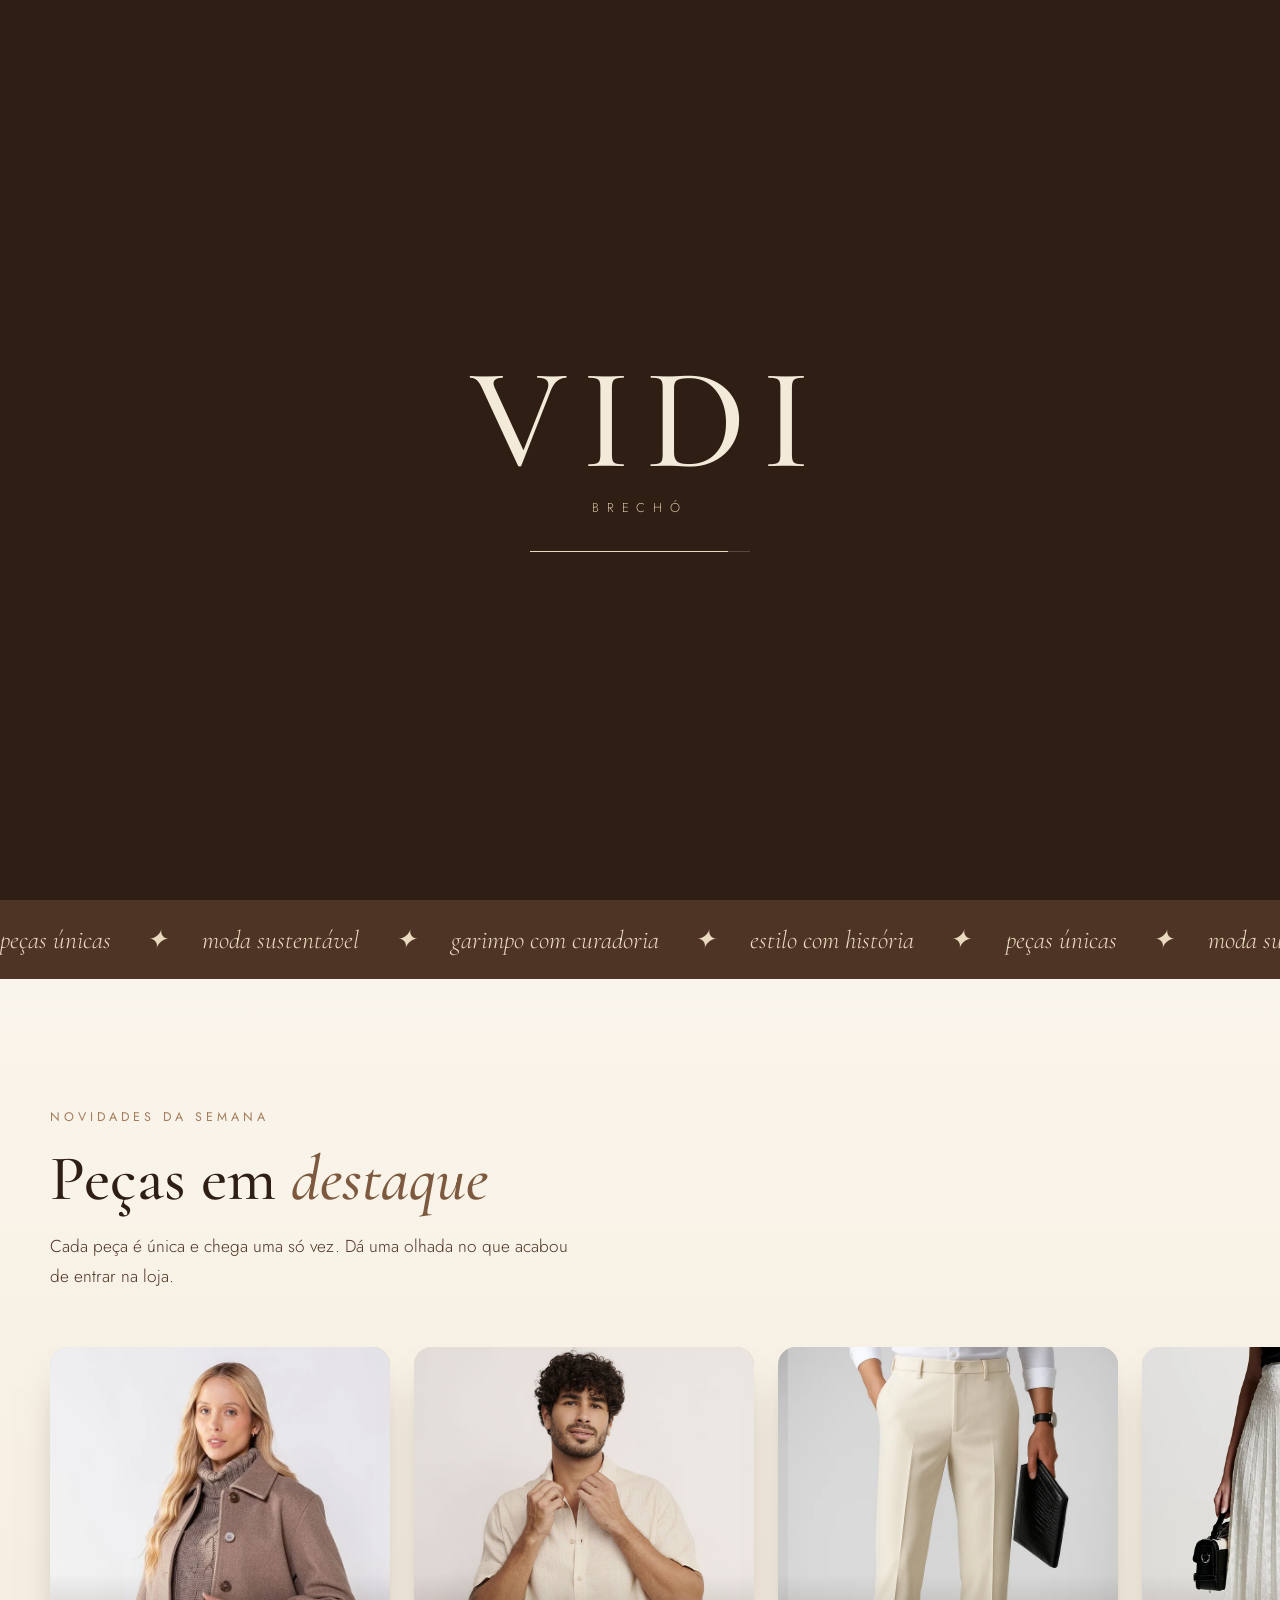
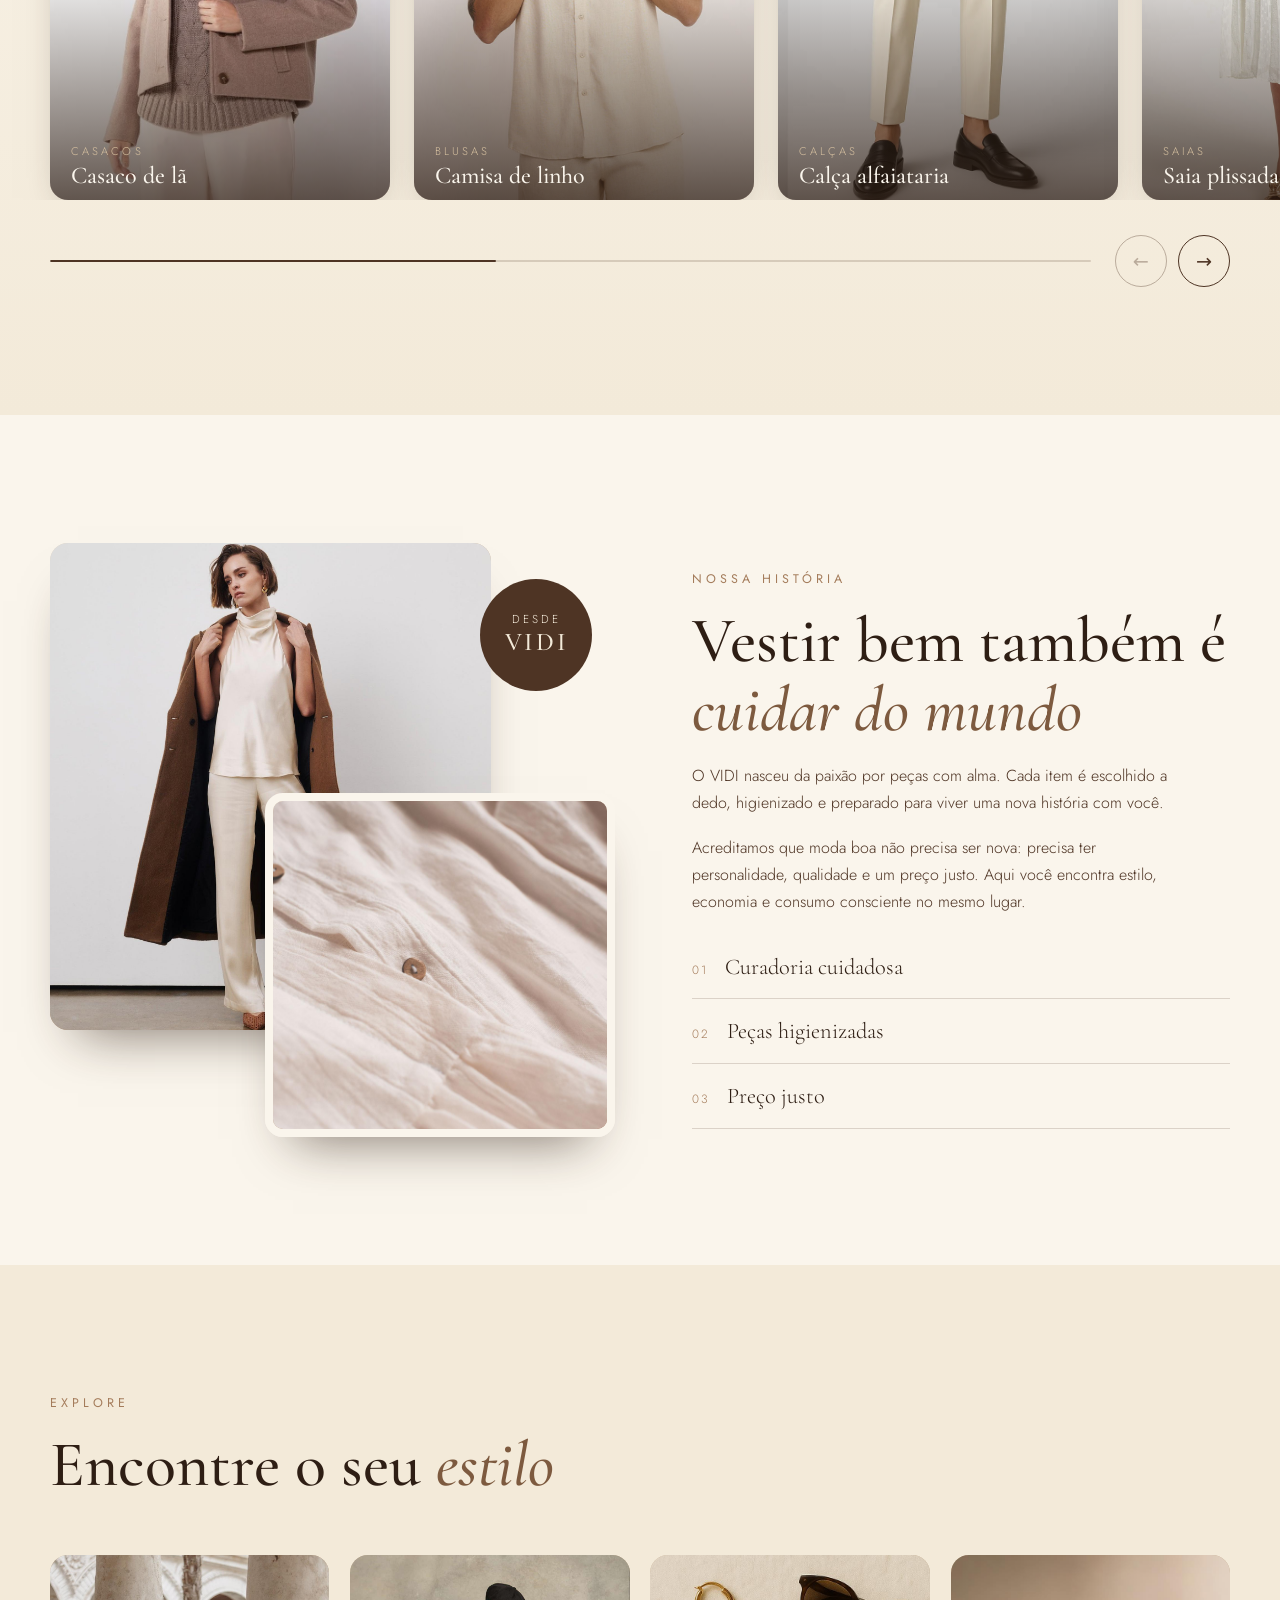
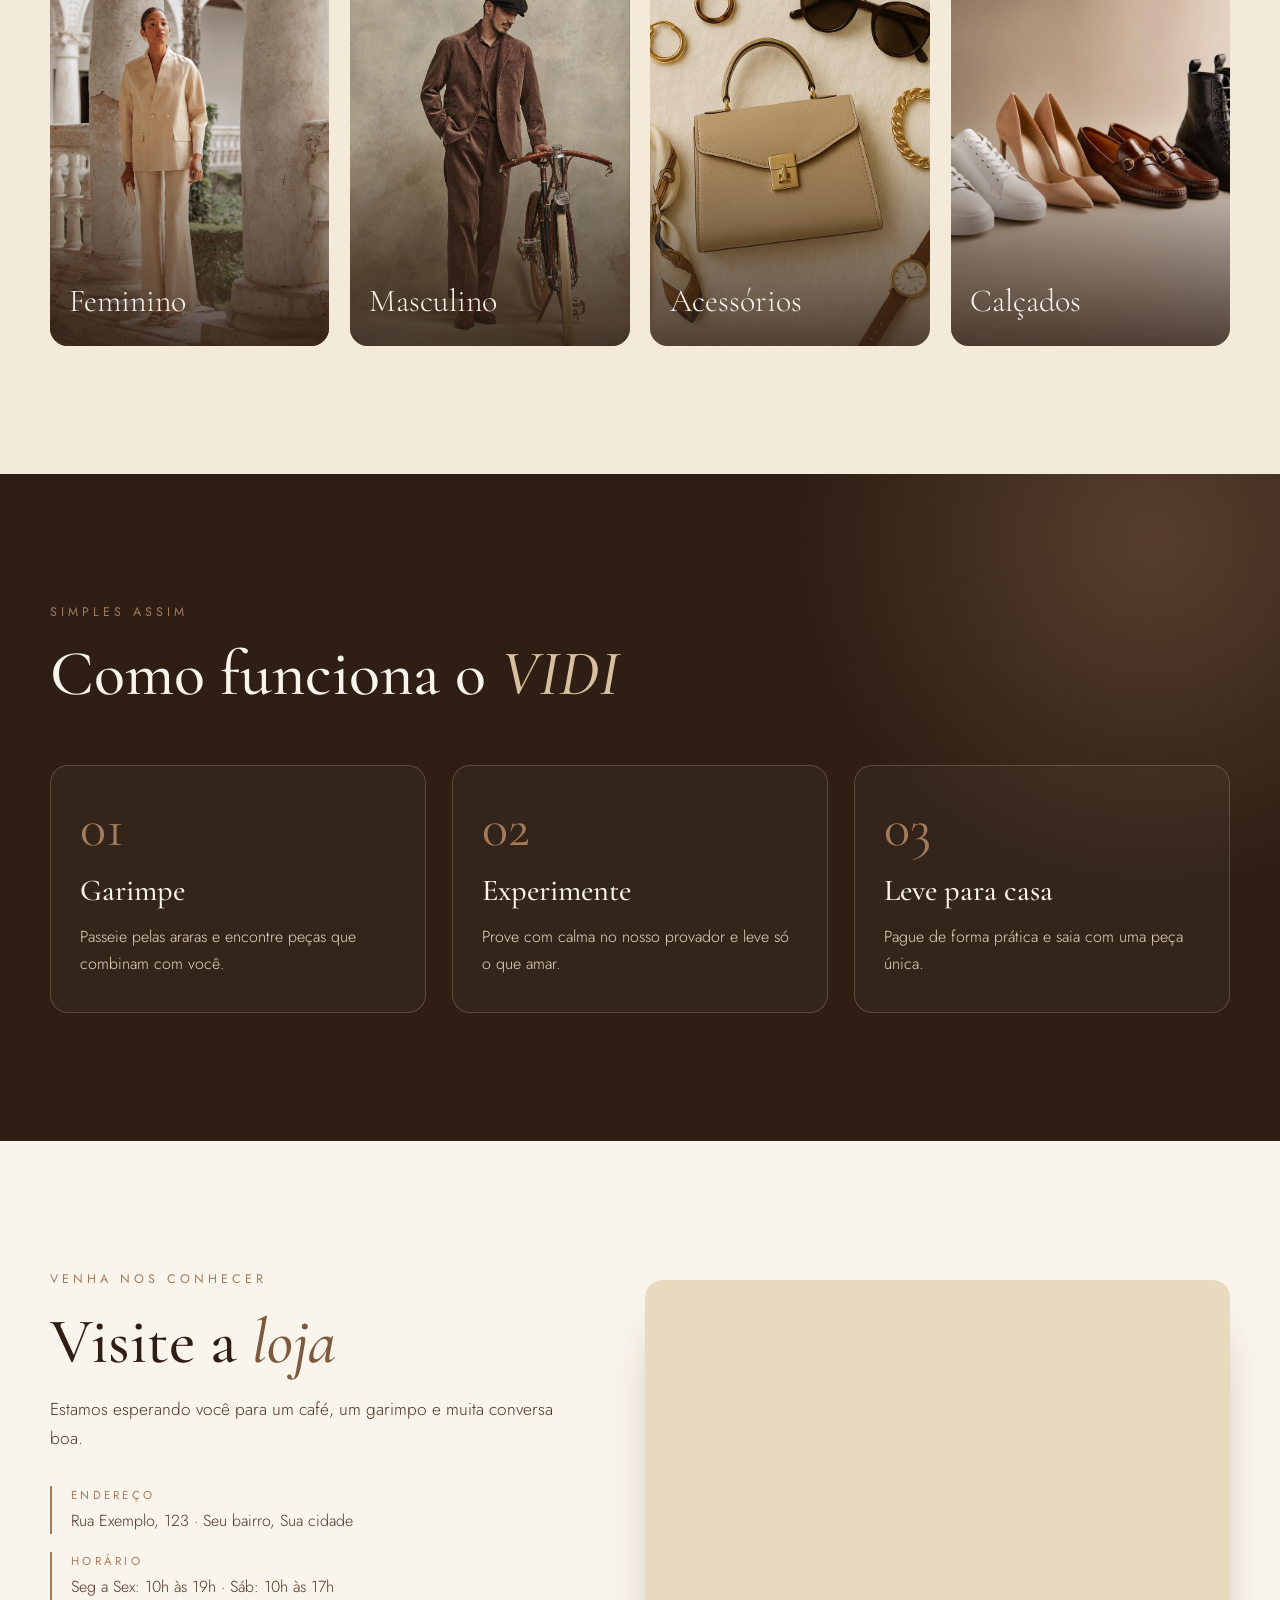
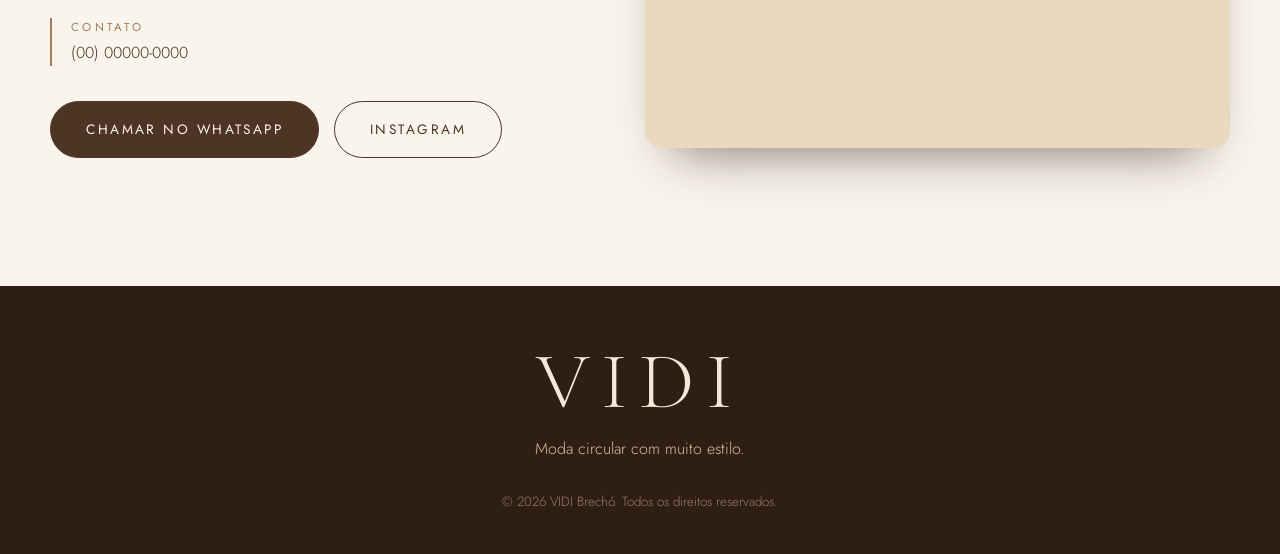
==== index.html @ 8f1f28f8 "Add files via upload" ====
<!DOCTYPE html>
<html lang="pt-BR">
<head>
  <meta charset="UTF-8">
  <meta name="viewport" content="width=device-width, initial-scale=1">
  <title>VIDI Brechó | Peças únicas, histórias que continuam</title>
  <meta name="description" content="VIDI Brechó: moda circular, peças selecionadas e muito estilo. Venha garimpar.">
  <meta name="theme-color" content="#3e2a1e">
  <link rel="preconnect" href="https://fonts.googleapis.com">
  <link rel="preconnect" href="https://fonts.gstatic.com" crossorigin>
  <link href="https://fonts.googleapis.com/css2?family=Cormorant+Garamond:ital,wght@0,400;0,500;0,600;1,400;1,500&family=Jost:wght@300;400;500&display=swap" rel="stylesheet">
  <link rel="stylesheet" href="style.css">
</head>
<body class="is-loading">

  <!-- ================= INTRO / PRELOADER ================= -->
  <div class="preloader" id="preloader" aria-hidden="true">
    <div class="preloader__panel preloader__panel--top"></div>
    <div class="preloader__panel preloader__panel--bottom"></div>
    <div class="preloader__content">
      <div class="preloader__logo" aria-label="VIDI">
        <span>V</span><span>I</span><span>D</span><span>I</span>
      </div>
      <p class="preloader__tag">brechó</p>
      <div class="preloader__bar"><i id="preloaderBar"></i></div>
    </div>
  </div>

  <!-- ================= HEADER ================= -->
  <header class="header" id="header">
    <a href="#inicio" class="header__brand">VIDI</a>
    <nav class="nav" id="nav" aria-label="Menu principal">
      <a href="#destaques">Destaques</a>
      <a href="#sobre">Sobre</a>
      <a href="#categorias">Categorias</a>
      <a href="#como-funciona">Como funciona</a>
      <a href="./provador virtual/provador.html">Provador Virtual</a>
      <a href="#visite" class="nav__cta">Visite a loja</a>
    </nav>
    <button class="burger" id="burger" aria-label="Abrir menu" aria-expanded="false" aria-controls="nav">
      <span></span><span></span>
    </button>
  </header>

  <main>

    <!-- ================= HERO ================= -->
    <section class="hero" id="inicio">
      <video class="hero__video" id="heroVideo" autoplay muted loop playsinline preload="auto" poster="assets/img/hero-poster.jpg">
        <source src="assets/video/hero.mp4" type="video/mp4">
      </video>
      <div class="hero__overlay"></div>
      <div class="hero__grain"></div>

      <div class="hero__content">
        <p class="hero__eyebrow">moda circular · peças únicas</p>
        <h1 class="hero__logo" aria-label="VIDI Brechó">
          <span>V</span><span>I</span><span>D</span><span>I</span>
        </h1>
        <p class="hero__sub">brechó</p>
        <a href="#destaques" class="btn btn--light">Descobrir as peças</a>
      </div>

      <a href="#destaques" class="hero__scroll" aria-label="Rolar para baixo">
        <span>scroll</span><i></i>
      </a>
    </section>

    <!-- ================= MARQUEE ================= -->
    <div class="marquee" aria-hidden="true">
      <div class="marquee__track">
        <span>peças únicas</span><span>✦</span><span>moda sustentável</span><span>✦</span><span>garimpo com curadoria</span><span>✦</span><span>estilo com história</span><span>✦</span>
        <span>peças únicas</span><span>✦</span><span>moda sustentável</span><span>✦</span><span>garimpo com curadoria</span><span>✦</span><span>estilo com história</span><span>✦</span>
      </div>
    </div>

    <!-- ================= CARROSSEL ================= -->
    <section class="section carousel-section" id="destaques">
      <div class="container">
        <header class="section__head reveal">
          <p class="eyebrow">novidades da semana</p>
          <h2 class="title">Peças em <em>destaque</em></h2>
          <p class="lead">Cada peça é única e chega uma só vez. Dá uma olhada no que acabou de entrar na loja.</p>
        </header>
      </div>

      <div class="carousel reveal" id="carousel">
        <div class="carousel__viewport" id="carouselViewport" tabindex="0" aria-label="Carrossel de peças">
          <ul class="carousel__track" id="carouselTrack">
            <!-- Troque as imagens em assets/img/peca-1.jpg ... peca-8.jpg -->
            <li class="slide"><figure class="card"><img src="imagens/casaco-feminino-de-la-batida-patricia-foster_1257063_1_1.webp" alt="Peça em destaque 4" loading="lazy"><figcaption><small>Casacos</small><strong>Casaco de lã</strong></figcaption></figure></li>
            <li class="slide"><figure class="card"><img src="imagens/camisa-linho-cru-man.jpg" alt="Peça em destaque 3" loading="lazy"><figcaption><small>Blusas</small><strong>Camisa de linho</strong></figcaption></figure></li>
            <li class="slide"><figure class="card"><img src="imagens/homem-calca-alfaiataria-ivory-close-fundo-branco.webp" alt="Peça em destaque 5" loading="lazy"><figcaption><small>Calças</small><strong>Calça alfaiataria</strong></figcaption></figure></li>
            <li class="slide"><figure class="card"><img src="imagens/388685-1.webp" alt="Peça em destaque 6" loading="lazy"><figcaption><small>Saias</small><strong>Saia plissada</strong></figcaption></figure></li>
            <li class="slide"><figure class="card"><img src="imagens/367019_57809_1-VESTIDO-MIDI-FLORAL-DELICADO.jpg" alt="Peça em destaque 1" loading="lazy"><figcaption><small>Vestidos</small><strong>Vestido midi floral</strong></figcaption></figure></li>
            <li class="slide"><figure class="card"><img src="imagens/c02143a930751d0aee30030c747b53041201c93f.avif" alt="Peça em destaque 2" loading="lazy"><figcaption><small>Jaquetas</small><strong>Jaqueta jeans vintage</strong></figcaption></figure></li>
            <li class="slide"><figure class="card"><img src="imagens/bolsa couro retro.jfif" alt="Peça em destaque 7" loading="lazy"><figcaption><small>Acessórios</small><strong>Bolsa couro retrô</strong></figcaption></figure></li>
            <li class="slide"><figure class="card"><img src="imagens/Cardigan_Feminio_Croche_Floral_Caqui_1.webp" alt="Peça em destaque 8" loading="lazy"><figcaption><small>Tricôs</small><strong>Cardigan artesanal</strong></figcaption></figure></li>
          </ul>
        </div>

        <div class="carousel__controls container">
          <div class="carousel__progress"><i id="carouselProgress"></i></div>
          <div class="carousel__buttons">
            <button class="round" id="prevBtn" aria-label="Anterior">&larr;</button>
            <button class="round" id="nextBtn" aria-label="Próximo">&rarr;</button>
          </div>
        </div>
      </div>
    </section>

    <!-- ================= SOBRE ================= -->
    <section class="section about" id="sobre">
      <div class="container about__grid">
        <div class="about__media reveal">
          <div class="about__img about__img--a"><img src="imagens/IA9tS8IRWG4Mk11K8PjnDPMoLTNyJw6U1htogWwVemToquxfNBgYCbo5IaLrr2tEhbpnLeEX1_pk7UaqDtO8K08Rqd_XYuYrQe8YDhspRJ9WVEttP3NtAVkX6tbdU0zeEWNNvsXndejyY6ggtEDHH2VuKcqn4wZDqeQtxgQAXja9-mzI-kPaSAP02f3OPEDV.jfif" alt="Interior da loja VIDI" loading="lazy"></div>
          <div class="about__img about__img--b"><img src="imagens/Wk0NRGH_lXZpn-UI3nJvPACl0BAhwz3IiYQBx1kPVJLcdbsTCmmAlK2IbklIaQ6woMZ4Zw2__CKfKMiI5gGYl-_lU34hdC0ufFPvSYtUPvbpJirypd_1bc7HO0sv1HYsxrR9BvPlWVhdcL7r0cDaFYoric17b0I-6tbIxcK7ZOOzWuLwEjVHGdf8YSTSX55I.jfif" alt="Detalhe das peças da loja" loading="lazy"></div>
          <div class="about__badge">desde<br><strong>VIDI</strong></div>
        </div>
        <div class="about__text reveal">
          <p class="eyebrow">nossa história</p>
          <h2 class="title">Vestir bem também é <em>cuidar do mundo</em></h2>
          <p>O VIDI nasceu da paixão por peças com alma. Cada item é escolhido a dedo, higienizado e preparado para viver uma nova história com você.</p>
          <p>Acreditamos que moda boa não precisa ser nova: precisa ter personalidade, qualidade e um preço justo. Aqui você encontra estilo, economia e consumo consciente no mesmo lugar.</p>
          <ul class="values">
            <li><span>01</span> Curadoria cuidadosa</li>
            <li><span>02</span> Peças higienizadas</li>
            <li><span>03</span> Preço justo</li>
          </ul>
        </div>
      </div>
    </section>

    <!-- ================= CATEGORIAS ================= -->
    <section class="section categories" id="categorias">
      <div class="container">
        <header class="section__head reveal">
          <p class="eyebrow">explore</p>
          <h2 class="title">Encontre o seu <em>estilo</em></h2>
        </header>
        <div class="cat-grid">
          <a href="#visite" class="cat reveal"><img src="imagens/feminino.jfif" alt="" loading="lazy"><span>Feminino</span></a>
          <a href="#visite" class="cat reveal"><img src="imagens/masculino.jfif" alt="" loading="lazy"><span>Masculino</span></a>
          <a href="#visite" class="cat reveal"><img src="imagens/acessorios.jfif" alt="" loading="lazy"><span>Acessórios</span></a>
          <a href="#visite" class="cat reveal"><img src="imagens/calcados.jfif" alt="" loading="lazy"><span>Calçados</span></a>
        </div>
      </div>
    </section>

    <!-- ================= COMO FUNCIONA ================= -->
    <section class="section steps" id="como-funciona">
      <div class="container">
        <header class="section__head section__head--light reveal">
          <p class="eyebrow">simples assim</p>
          <h2 class="title">Como funciona o <em>VIDI</em></h2>
        </header>
        <div class="steps__grid">
          <article class="step reveal"><b>01</b><h3>Garimpe</h3><p>Passeie pelas araras e encontre peças que combinam com você.</p></article>
          <article class="step reveal"><b>02</b><h3>Experimente</h3><p>Prove com calma no nosso provador e leve só o que amar.</p></article>
          <article class="step reveal"><b>03</b><h3>Leve para casa</h3><p>Pague de forma prática e saia com uma peça única.</p></article>
        </div>
      </div>
    </section>

    <!-- ================= VISITE ================= -->
    <section class="section visit" id="visite">
      <div class="container visit__grid">
        <div class="reveal">
          <p class="eyebrow">venha nos conhecer</p>
          <h2 class="title">Visite a <em>loja</em></h2>
          <p class="lead">Estamos esperando você para um café, um garimpo e muita conversa boa.</p>
          <ul class="info">
            <li><strong>Endereço</strong><span>Rua Exemplo, 123 · Seu bairro, Sua cidade</span></li>
            <li><strong>Horário</strong><span>Seg a Sex: 10h às 19h · Sáb: 10h às 17h</span></li>
            <li><strong>Contato</strong><span>(00) 00000-0000</span></li>
          </ul>
          <div class="visit__actions">
            <a href="https://wa.me/5500000000000" target="_blank" rel="noopener" class="btn">Chamar no WhatsApp</a>
            <a href="https://instagram.com/" target="_blank" rel="noopener" class="btn btn--outline">Instagram</a>
          </div>
        </div>
        <div class="map reveal">
          <!-- Substitua o src pelo link de incorporação do Google Maps da sua loja -->
          <iframe title="Localização do VIDI" loading="lazy" referrerpolicy="no-referrer-when-downgrade"
            src="https://www.google.com/maps?q=Porto+Alegre&output=embed"></iframe>
        </div>
      </div>
    </section>

  </main>

  <!-- ================= FOOTER ================= -->
  <footer class="footer">
    <div class="container footer__inner">
      <a href="#inicio" class="footer__brand">VIDI</a>
      <p>Moda circular com muito estilo.</p>
      <small>&copy; <span id="year"></span> VIDI Brechó. Todos os direitos reservados.</small>
    </div>
  </footer>

  <script src="script.js"></script>
</body>
</html>
---- style.css ----
/* =========================================================
   VIDI Brechó — Estilos
   Paleta: bege e marrom
   ========================================================= */

:root {
  --beige-50:  #faf5ec;
  --beige-100: #f3ead9;
  --beige-200: #e8d9bf;
  --beige-300: #d6c0a0;
  --brown-400: #a47c5b;
  --brown-500: #7d5a3f;
  --brown-700: #4e3424;
  --brown-900: #2e1e14;

  --bg: var(--beige-50);
  --text: var(--brown-700);

  --font-display: "Cormorant Garamond", Georgia, serif;
  --font-body: "Jost", system-ui, -apple-system, sans-serif;

  --ease: cubic-bezier(.22, .8, .24, 1);
  --header-h: 72px;
  --radius: 18px;
}

/* ---------- Reset ---------- */
*, *::before, *::after { box-sizing: border-box; margin: 0; padding: 0; }
html { scroll-behavior: smooth; -webkit-text-size-adjust: 100%; }
body {
  font-family: var(--font-body);
  font-weight: 300;
  color: var(--text);
  background: var(--bg);
  line-height: 1.7;
  overflow-x: hidden;
}
body.is-loading, body.menu-open { overflow: hidden; }
img, video, iframe { display: block; max-width: 100%; }
a { color: inherit; text-decoration: none; }
ul { list-style: none; }
button { font: inherit; color: inherit; background: none; border: 0; cursor: pointer; }
em { font-style: italic; color: var(--brown-500); }
::selection { background: var(--brown-500); color: var(--beige-50); }

.container { width: min(1180px, 100% - 2.5rem); margin-inline: auto; }
.section { padding: clamp(4.5rem, 10vw, 8rem) 0; position: relative; }

/* ---------- Tipografia ---------- */
.eyebrow {
  font-size: .78rem; letter-spacing: .32em; text-transform: uppercase;
  color: var(--brown-400); margin-bottom: 1rem; font-weight: 400;
}
.title {
  font-family: var(--font-display); font-weight: 500;
  font-size: clamp(2.2rem, 5.5vw, 4rem); line-height: 1.08; color: var(--brown-900);
}
.lead { font-size: 1.08rem; max-width: 52ch; margin-top: 1.2rem; }
.section__head { margin-bottom: clamp(2rem, 5vw, 3.5rem); }
.section__head--light .title { color: var(--beige-50); }
.section__head--light em { color: var(--beige-300); }

/* ---------- Botões ---------- */
.btn {
  position: relative; display: inline-flex; align-items: center; justify-content: center;
  padding: 1rem 2.2rem; border-radius: 999px; overflow: hidden; isolation: isolate;
  background: var(--brown-700); color: var(--beige-50);
  font-size: .85rem; letter-spacing: .18em; text-transform: uppercase; font-weight: 400;
  border: 1px solid var(--brown-700);
  transition: color .4s var(--ease), transform .4s var(--ease), box-shadow .4s var(--ease);
}
.btn::before {
  content: ""; position: absolute; inset: 0; z-index: -1;
  background: var(--beige-200); transform: translateY(101%);
  transition: transform .5s var(--ease); border-radius: inherit;
}
.btn:hover { color: var(--brown-900); transform: translateY(-3px); box-shadow: 0 14px 30px -12px rgba(46,30,20,.5); }
.btn:hover::before { transform: translateY(0); }
.btn--light { background: transparent; color: var(--beige-50); border-color: rgba(250,245,236,.7); backdrop-filter: blur(4px); }
.btn--outline { background: transparent; color: var(--brown-700); }
.btn--outline:hover { color: var(--brown-900); }

/* =========================================================
   PRELOADER
   ========================================================= */
.preloader { position: fixed; inset: 0; z-index: 1000; display: grid; place-items: center; }
.preloader__panel {
  position: absolute; left: 0; width: 100%; height: 50.5%;
  background: var(--brown-900);
  transition: transform 1.1s var(--ease) .15s;
}
.preloader__panel--top { top: 0; }
.preloader__panel--bottom { bottom: 0; }
.preloader__content {
  position: relative; text-align: center; color: var(--beige-100);
  transition: opacity .5s ease, transform .8s var(--ease);
}
.preloader__logo {
  display: flex; gap: clamp(.4rem, 2vw, 1rem); justify-content: center;
  font-family: var(--font-display); font-weight: 500;
  font-size: clamp(4rem, 17vw, 9rem); line-height: 1;
}
.preloader__logo span {
  display: inline-block; opacity: 0; transform: translateY(60%) rotate(6deg); filter: blur(10px);
  animation: letterIn 1s var(--ease) forwards;
}
.preloader__logo span:nth-child(1) { animation-delay: .15s; }
.preloader__logo span:nth-child(2) { animation-delay: .3s; }
.preloader__logo span:nth-child(3) { animation-delay: .45s; }
.preloader__logo span:nth-child(4) { animation-delay: .6s; }
@keyframes letterIn { to { opacity: 1; transform: none; filter: blur(0); } }
.preloader__tag {
  margin-top: .3rem; letter-spacing: .6em; text-transform: uppercase; font-size: .8rem;
  color: var(--beige-300); opacity: 0; animation: fadeUp .8s var(--ease) 1s forwards;
}
.preloader__bar {
  width: min(220px, 55vw); height: 1px; margin: 2rem auto 0; background: rgba(243,234,217,.2); overflow: hidden;
}
.preloader__bar i { display: block; height: 100%; width: 0; background: var(--beige-200); transition: width .3s ease; }
@keyframes fadeUp { from { opacity: 0; transform: translateY(14px); } to { opacity: 1; transform: none; } }

.preloader.is-done .preloader__content { opacity: 0; transform: scale(1.08); }
.preloader.is-done .preloader__panel--top { transform: translateY(-101%); }
.preloader.is-done .preloader__panel--bottom { transform: translateY(101%); }
.preloader.is-gone { display: none; }

/* =========================================================
   HEADER
   ========================================================= */
.header {
  position: fixed; inset: 0 0 auto 0; z-index: 100; height: var(--header-h);
  display: flex; align-items: center; justify-content: space-between;
  padding-inline: clamp(1.2rem, 4vw, 3rem);
  color: var(--beige-50);
  transform: translateY(-100%); opacity: 0;
  transition: transform .9s var(--ease) .6s, opacity .9s ease .6s, background .4s ease, color .4s ease, box-shadow .4s ease;
}
body:not(.is-loading) .header { transform: none; opacity: 1; }
.header.is-scrolled {
  background: rgba(250,245,236,.88); backdrop-filter: blur(14px); color: var(--brown-900);
  box-shadow: 0 1px 0 rgba(78,52,36,.1);
}
.header__brand { font-family: var(--font-display); font-size: 1.9rem; font-weight: 600; letter-spacing: .12em; z-index: 2; }
.nav { display: flex; align-items: center; gap: clamp(1.2rem, 2.6vw, 2.4rem); font-size: .85rem; letter-spacing: .1em; text-transform: uppercase; }
.nav a { position: relative; padding-block: .3rem; }
.nav a:not(.nav__cta)::after {
  content: ""; position: absolute; left: 0; bottom: 0; height: 1px; width: 100%;
  background: currentColor; transform: scaleX(0); transform-origin: right; transition: transform .45s var(--ease);
}
.nav a:not(.nav__cta):hover::after { transform: scaleX(1); transform-origin: left; }
.nav__cta { padding: .6rem 1.3rem; border: 1px solid currentColor; border-radius: 999px; transition: background .3s, color .3s; }
.nav__cta:hover { background: var(--beige-50); color: var(--brown-900); }
.header.is-scrolled .nav__cta:hover { background: var(--brown-700); color: var(--beige-50); }

.burger { display: none; width: 44px; height: 44px; position: relative; z-index: 2; }
.burger span { position: absolute; left: 10px; right: 10px; height: 1.5px; background: currentColor; transition: transform .4s var(--ease), top .4s var(--ease); }
.burger span:first-child { top: 17px; }
.burger span:last-child { top: 26px; }
.burger[aria-expanded="true"] span:first-child { top: 21px; transform: rotate(45deg); }
.burger[aria-expanded="true"] span:last-child { top: 21px; transform: rotate(-45deg); }

/* =========================================================
   HERO
   ========================================================= */
.hero {
  position: relative; min-height: 100vh; min-height: 100svh;
  display: grid; place-items: center; text-align: center; overflow: hidden;
  background: linear-gradient(160deg, var(--brown-700), var(--brown-900));
  color: var(--beige-50);
}
.hero__video {
  position: absolute; inset: 0; width: 100%; height: 100%; object-fit: cover;
  transform: scale(1.12); transition: transform 2.4s var(--ease);
}
body:not(.is-loading) .hero__video { transform: scale(1); }
.hero__overlay {
  position: absolute; inset: 0;
  background:
    radial-gradient(ellipse at center, rgba(46,30,20,.25) 0%, rgba(46,30,20,.7) 100%),
    linear-gradient(180deg, rgba(46,30,20,.45), rgba(46,30,20,.15) 40%, rgba(46,30,20,.65));
}
.hero__grain {
  position: absolute; inset: -50%; opacity: .1; pointer-events: none;
  background-image: url("data:image/svg+xml;utf8,<svg xmlns='http://www.w3.org/2000/svg' width='160' height='160'><filter id='n'><feTurbulence type='fractalNoise' baseFrequency='.9' numOctaves='2' stitchTiles='stitch'/></filter><rect width='100%' height='100%' filter='url(%23n)'/></svg>");
  animation: grain 1s steps(6) infinite;
}
@keyframes grain {
  0% { transform: translate(0,0); } 20% { transform: translate(-3%,2%); } 40% { transform: translate(2%,-3%); }
  60% { transform: translate(-2%,-1%); } 80% { transform: translate(3%,3%); } 100% { transform: translate(0,0); }
}
.hero__content { position: relative; z-index: 2; padding: 2rem 1.25rem; will-change: transform, opacity; }
.hero__eyebrow, .hero__sub, .hero .btn { opacity: 0; transform: translateY(24px); transition: opacity 1s var(--ease), transform 1s var(--ease); }
.hero__eyebrow { font-size: .78rem; letter-spacing: .4em; text-transform: uppercase; color: var(--beige-200); margin-bottom: 1.2rem; transition-delay: 1.2s; }
.hero__logo {
  display: flex; justify-content: center; gap: clamp(.5rem, 2.4vw, 1.6rem);
  font-family: var(--font-display); font-weight: 500; line-height: .95;
  font-size: clamp(5.5rem, 22vw, 16rem);
  text-shadow: 0 10px 60px rgba(0,0,0,.35);
}
.hero__logo span { display: inline-block; opacity: 0; transform: translateY(40%); filter: blur(14px); transition: opacity 1.2s var(--ease), transform 1.2s var(--ease), filter 1.2s var(--ease); }
.hero__logo span:nth-child(1) { transition-delay: .9s; }
.hero__logo span:nth-child(2) { transition-delay: 1.05s; }
.hero__logo span:nth-child(3) { transition-delay: 1.2s; }
.hero__logo span:nth-child(4) { transition-delay: 1.35s; }
.hero__sub { letter-spacing: .7em; text-transform: uppercase; font-size: clamp(.8rem, 2vw, 1.05rem); margin: .6rem 0 2.4rem; padding-left: .7em; transition-delay: 1.7s; }
.hero .btn { transition-delay: 1.9s; }
body:not(.is-loading) .hero__eyebrow,
body:not(.is-loading) .hero__sub,
body:not(.is-loading) .hero .btn { opacity: 1; transform: none; }
body:not(.is-loading) .hero__logo span { opacity: 1; transform: none; filter: blur(0); }

.hero__scroll {
  position: absolute; bottom: 1.8rem; left: 50%; transform: translateX(-50%); z-index: 2;
  display: flex; flex-direction: column; align-items: center; gap: .6rem;
  font-size: .7rem; letter-spacing: .35em; text-transform: uppercase; color: var(--beige-200);
}
.hero__scroll i { width: 1px; height: 50px; background: rgba(243,234,217,.3); position: relative; overflow: hidden; }
.hero__scroll i::after { content: ""; position: absolute; top: -50%; left: 0; width: 100%; height: 50%; background: var(--beige-50); animation: scrollLine 2s var(--ease) infinite; }
@keyframes scrollLine { to { top: 100%; } }

/* =========================================================
   MARQUEE
   ========================================================= */
.marquee { background: var(--brown-700); color: var(--beige-200); overflow: hidden; padding: 1.1rem 0; white-space: nowrap; }
.marquee__track { display: inline-flex; gap: 2.2rem; animation: marquee 32s linear infinite; font-family: var(--font-display); font-size: clamp(1.1rem, 2.4vw, 1.6rem); font-style: italic; }
.marquee:hover .marquee__track { animation-play-state: paused; }
@keyframes marquee { to { transform: translateX(-50%); } }

/* =========================================================
   CARROSSEL
   ========================================================= */
.carousel-section { background: linear-gradient(180deg, var(--beige-50), var(--beige-100)); overflow: hidden; }
.carousel__viewport {
  overflow-x: auto; scroll-snap-type: x mandatory; scrollbar-width: none; outline: none;
  padding-inline: max(1.25rem, calc((100vw - 1180px) / 2));
  scroll-padding-inline: max(1.25rem, calc((100vw - 1180px) / 2));
  cursor: grab; -webkit-overflow-scrolling: touch;
}
.carousel__viewport::-webkit-scrollbar { display: none; }
.carousel__viewport.is-dragging { cursor: grabbing; scroll-snap-type: none; scroll-behavior: auto; }
.carousel__track { display: flex; gap: clamp(.9rem, 2vw, 1.5rem); width: max-content; }
.slide { scroll-snap-align: start; flex: 0 0 auto; width: clamp(230px, 72vw, 320px); }
@media (min-width: 700px)  { .slide { width: 300px; } }
@media (min-width: 1100px) { .slide { width: 340px; } }

.card {
  position: relative; aspect-ratio: 3 / 4; border-radius: var(--radius); overflow: hidden;
  background: linear-gradient(145deg, var(--beige-200), var(--brown-400));
  box-shadow: 0 20px 40px -22px rgba(46,30,20,.55);
  transition: transform .6s var(--ease), box-shadow .6s var(--ease);
}
.card img { width: 100%; height: 100%; object-fit: cover; transition: transform 1.1s var(--ease); user-select: none; -webkit-user-drag: none; }
.card.is-missing img { display: none; }
.card.is-missing::before {
  content: "VIDI"; position: absolute; inset: 0; display: grid; place-items: center;
  font-family: var(--font-display); font-size: 3rem; letter-spacing: .15em; color: rgba(250,245,236,.55);
}
.card::after { content: ""; position: absolute; inset: 0; background: linear-gradient(180deg, transparent 50%, rgba(46,30,20,.82)); opacity: .9; transition: opacity .5s; }
.card figcaption { position: absolute; left: 1.3rem; right: 1.3rem; bottom: 1.2rem; z-index: 2; color: var(--beige-50); transform: translateY(8px); transition: transform .6s var(--ease); }
.card figcaption small { display: block; font-size: .7rem; letter-spacing: .28em; text-transform: uppercase; color: var(--beige-300); }
.card figcaption strong { font-family: var(--font-display); font-size: 1.5rem; font-weight: 500; line-height: 1.15; display: block; }
.card:hover { transform: translateY(-8px); box-shadow: 0 30px 50px -22px rgba(46,30,20,.7); }
.card:hover img { transform: scale(1.08); }
.card:hover figcaption { transform: none; }

.carousel__controls { display: flex; align-items: center; gap: 1.5rem; margin-top: 2.2rem; }
.carousel__progress { flex: 1; height: 2px; background: rgba(78,52,36,.18); border-radius: 2px; overflow: hidden; }
.carousel__progress i { display: block; height: 100%; width: 20%; background: var(--brown-700); border-radius: 2px; transition: width .2s linear, margin-left .2s linear; }
.carousel__buttons { display: flex; gap: .7rem; }
.round {
  width: 52px; height: 52px; border-radius: 50%; border: 1px solid var(--brown-700); font-size: 1.2rem; color: var(--brown-700);
  transition: background .3s, color .3s, transform .3s var(--ease);
}
.round:hover { background: var(--brown-700); color: var(--beige-50); transform: scale(1.08); }
.round:disabled { opacity: .35; pointer-events: none; }

/* =========================================================
   SOBRE
   ========================================================= */
.about__grid { display: grid; gap: clamp(2.5rem, 6vw, 5rem); align-items: center; }
@media (min-width: 900px) { .about__grid { grid-template-columns: 1.05fr 1fr; } }
.about__media { position: relative; aspect-ratio: 1 / 1.05; }
.about__img { position: absolute; border-radius: var(--radius); overflow: hidden; background: linear-gradient(145deg, var(--beige-200), var(--brown-400)); box-shadow: 0 30px 50px -28px rgba(46,30,20,.6); }
.about__img img { width: 100%; height: 100%; object-fit: cover; }
.about__img.is-missing img { display: none; }
.about__img--a { inset: 0 22% 18% 0; }
.about__img--b { inset: 42% 0 0 38%; border: 8px solid var(--bg); }
.about__badge {
  position: absolute; top: 6%; right: 4%; width: 112px; height: 112px; border-radius: 50%;
  display: grid; place-content: center; text-align: center; line-height: 1.2;
  background: var(--brown-700); color: var(--beige-100); font-size: .72rem; letter-spacing: .25em; text-transform: uppercase;
  animation: float 6s ease-in-out infinite;
}
.about__badge strong { font-family: var(--font-display); font-size: 1.6rem; letter-spacing: .1em; font-weight: 500; }
@keyframes float { 50% { transform: translateY(-12px) rotate(4deg); } }
.about__text p { margin-top: 1.1rem; max-width: 55ch; }
.about__text .title { margin-bottom: .6rem; }
.values { margin-top: 2rem; display: grid; gap: .8rem; }
.values li { display: flex; gap: 1rem; align-items: baseline; border-bottom: 1px solid rgba(78,52,36,.18); padding-bottom: .8rem; font-family: var(--font-display); font-size: 1.4rem; color: var(--brown-900); }
.values span { font-family: var(--font-body); font-size: .75rem; letter-spacing: .2em; color: var(--brown-400); }

/* =========================================================
   CATEGORIAS
   ========================================================= */
.categories { background: var(--beige-100); }
.cat-grid { display: grid; gap: 1rem; grid-template-columns: repeat(2, 1fr); }
@media (min-width: 900px) { .cat-grid { grid-template-columns: repeat(4, 1fr); gap: 1.3rem; } }
.cat {
  position: relative; aspect-ratio: 3 / 4.2; border-radius: var(--radius); overflow: hidden; display: block;
  background: linear-gradient(160deg, var(--beige-300), var(--brown-500));
}
.cat img { position: absolute; inset: 0; width: 100%; height: 100%; object-fit: cover; transition: transform 1.2s var(--ease); }
.cat.is-missing img { display: none; }
.cat::after { content: ""; position: absolute; inset: 0; background: linear-gradient(180deg, transparent 45%, rgba(46,30,20,.8)); }
.cat span {
  position: absolute; left: 1.2rem; bottom: 1.1rem; z-index: 2; color: var(--beige-50);
  font-family: var(--font-display); font-size: clamp(1.4rem, 3vw, 2rem);
  transition: transform .5s var(--ease), letter-spacing .5s var(--ease);
}
.cat:hover img { transform: scale(1.1); }
.cat:hover span { transform: translateX(8px); letter-spacing: .04em; }

/* =========================================================
   COMO FUNCIONA
   ========================================================= */
.steps { background: var(--brown-900); color: var(--beige-200); overflow: hidden; }
.steps::before {
  content: ""; position: absolute; width: 60vmax; height: 60vmax; right: -20vmax; top: -25vmax; border-radius: 50%;
  background: radial-gradient(circle, rgba(164,124,91,.35), transparent 65%); animation: breathe 9s ease-in-out infinite;
}
@keyframes breathe { 50% { transform: scale(1.15); opacity: .7; } }
.steps__grid { position: relative; display: grid; gap: 1.2rem; }
@media (min-width: 800px) { .steps__grid { grid-template-columns: repeat(3, 1fr); gap: 1.6rem; } }
.step {
  padding: 2.2rem 1.8rem; border: 1px solid rgba(214,192,160,.25); border-radius: var(--radius);
  background: rgba(250,245,236,.03); backdrop-filter: blur(4px);
  transition: transform .5s var(--ease), border-color .5s, background .5s;
}
.step:hover { transform: translateY(-8px); border-color: var(--beige-300); background: rgba(250,245,236,.07); }
.step b { font-family: var(--font-display); font-size: 3.4rem; font-weight: 400; color: var(--brown-400); line-height: 1; display: block; }
.step h3 { font-family: var(--font-display); font-size: 1.9rem; color: var(--beige-50); font-weight: 500; margin: .6rem 0 .4rem; }

/* =========================================================
   VISITE
   ========================================================= */
.visit__grid { display: grid; gap: clamp(2rem, 5vw, 4rem); align-items: center; }
@media (min-width: 900px) { .visit__grid { grid-template-columns: 1fr 1.1fr; } }
.info { margin-top: 2rem; display: grid; gap: 1.1rem; }
.info li { display: grid; gap: .1rem; padding-left: 1.2rem; border-left: 2px solid var(--brown-400); }
.info strong { font-size: .72rem; letter-spacing: .28em; text-transform: uppercase; color: var(--brown-400); font-weight: 400; }
.visit__actions { margin-top: 2.2rem; display: flex; flex-wrap: wrap; gap: .9rem; }
.map { border-radius: var(--radius); overflow: hidden; aspect-ratio: 4 / 3.2; box-shadow: 0 30px 50px -28px rgba(46,30,20,.6); background: var(--beige-200); }
.map iframe { width: 100%; height: 100%; border: 0; filter: sepia(.35) saturate(.8); }

/* =========================================================
   FOOTER
   ========================================================= */
.footer { background: var(--brown-900); color: var(--beige-300); padding: 3.5rem 0 2.5rem; text-align: center; }
.footer__inner { display: grid; gap: .8rem; justify-items: center; }
.footer__brand { font-family: var(--font-display); font-size: clamp(3rem, 10vw, 5rem); letter-spacing: .15em; color: var(--beige-100); line-height: 1; }
.footer small { opacity: .6; margin-top: 1rem; }

/* =========================================================
   REVEAL ON SCROLL
   ========================================================= */
.reveal { opacity: 0; transform: translateY(40px); transition: opacity 1s var(--ease), transform 1s var(--ease); transition-delay: var(--d, 0s); }
.reveal.is-visible { opacity: 1; transform: none; }

/* =========================================================
   RESPONSIVO — MOBILE
   ========================================================= */
@media (max-width: 860px) {
  .burger { display: block; }
  .nav {
    position: fixed; inset: 0; flex-direction: column; justify-content: center; gap: 1.6rem;
    background: var(--brown-900); color: var(--beige-50);
    font-family: var(--font-display); font-size: 2rem; letter-spacing: .04em; text-transform: none;
    clip-path: circle(0% at calc(100% - 40px) 36px); pointer-events: none;
    transition: clip-path .8s var(--ease);
  }
  .nav a { opacity: 0; transform: translateY(20px); transition: opacity .5s ease, transform .6s var(--ease); }
  body.menu-open .nav { clip-path: circle(150% at calc(100% - 40px) 36px); pointer-events: auto; }
  body.menu-open .nav a { opacity: 1; transform: none; }
  body.menu-open .nav a:nth-child(1) { transition-delay: .25s; }
  body.menu-open .nav a:nth-child(2) { transition-delay: .32s; }
  body.menu-open .nav a:nth-child(3) { transition-delay: .39s; }
  body.menu-open .nav a:nth-child(4) { transition-delay: .46s; }
  body.menu-open .nav a:nth-child(5) { transition-delay: .53s; }
  body.menu-open .header { color: var(--beige-50); background: transparent; box-shadow: none; backdrop-filter: none; }
  .nav__cta { font-size: 1.1rem; font-family: var(--font-body); letter-spacing: .12em; text-transform: uppercase; }
  .carousel__buttons .round { width: 46px; height: 46px; }
}
@media (max-width: 480px) {
  .hero__scroll { display: none; }
  .about__badge { width: 90px; height: 90px; font-size: .6rem; }
  .about__badge strong { font-size: 1.25rem; }
  .btn { padding: .95rem 1.6rem; }
}

/* =========================================================
   ACESSIBILIDADE
   ========================================================= */
@media (prefers-reduced-motion: reduce) {
  html { scroll-behavior: auto; }
  *, *::before, *::after { animation-duration: .01ms !important; animation-iteration-count: 1 !important; transition-duration: .01ms !important; transition-delay: 0s !important; }
  .reveal { opacity: 1; transform: none; }
}
a:focus-visible, button:focus-visible, .carousel__viewport:focus-visible { outline: 2px solid var(--brown-400); outline-offset: 4px; }
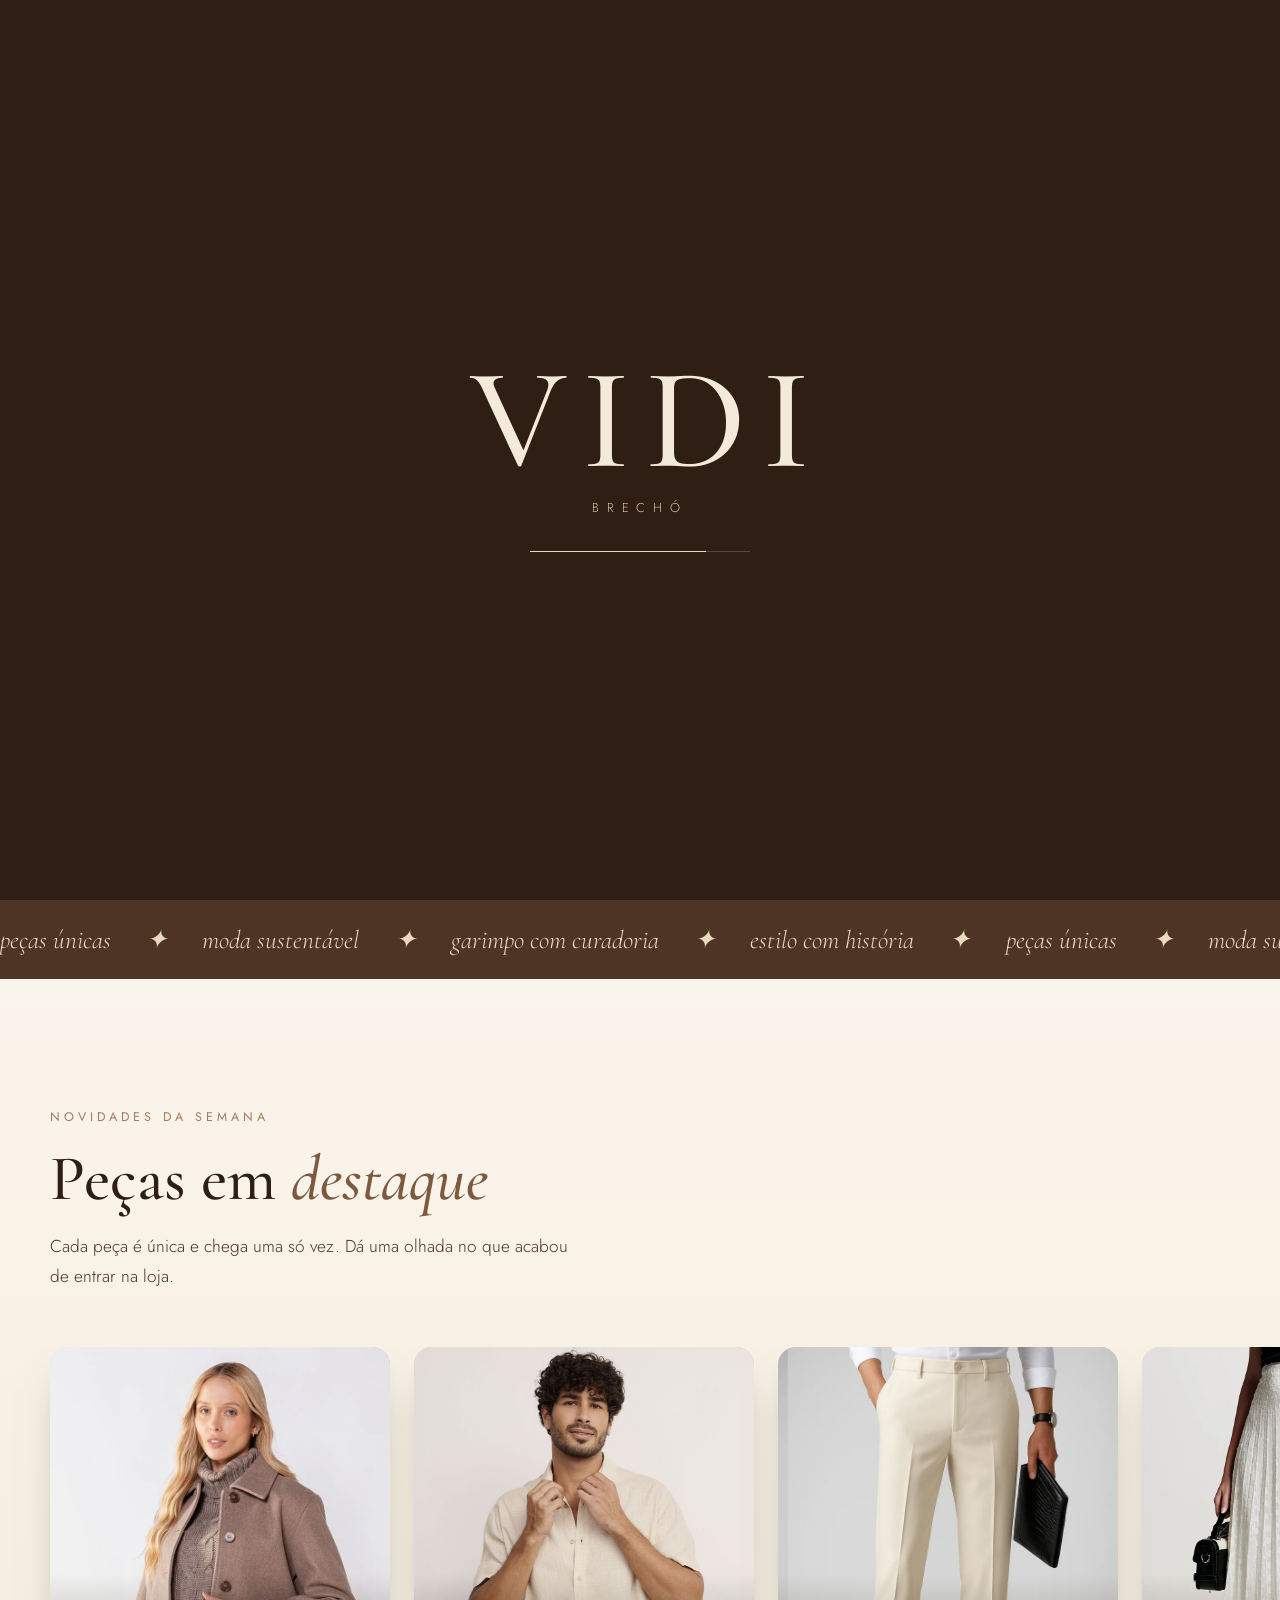
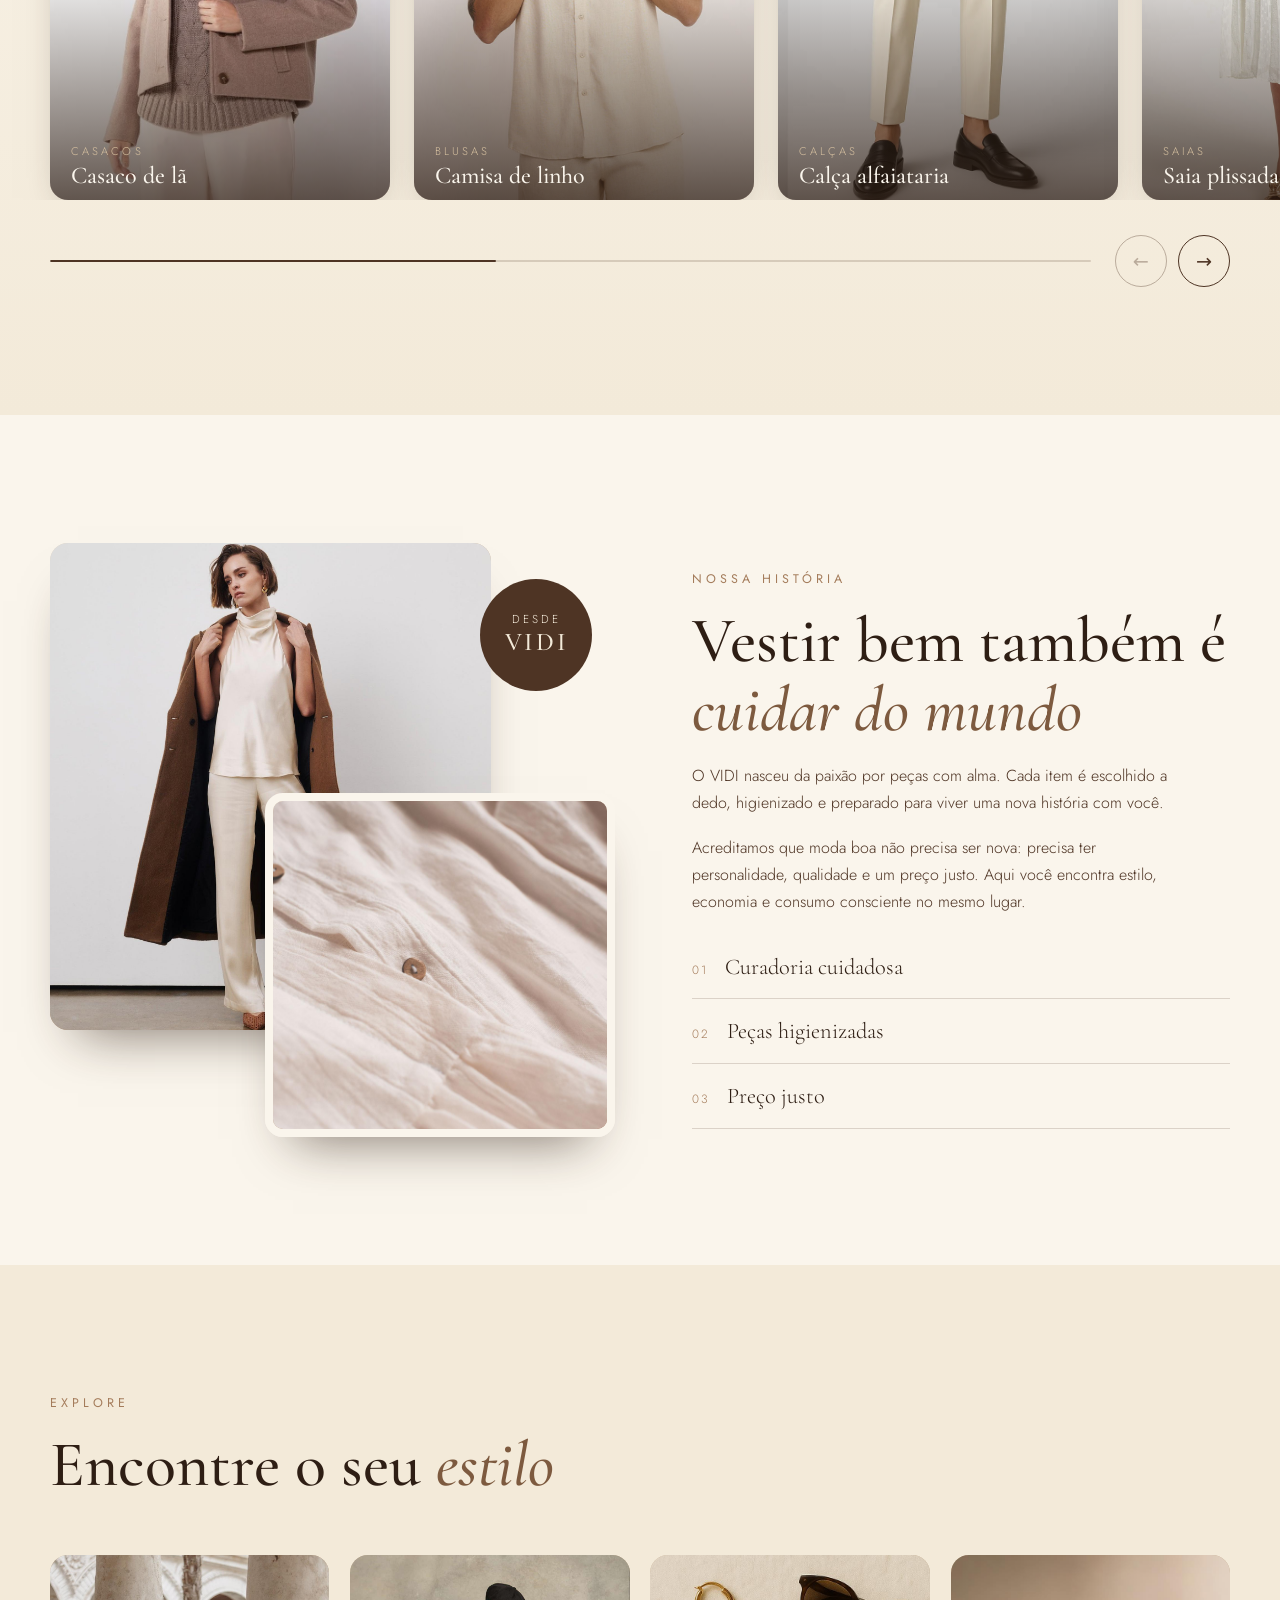
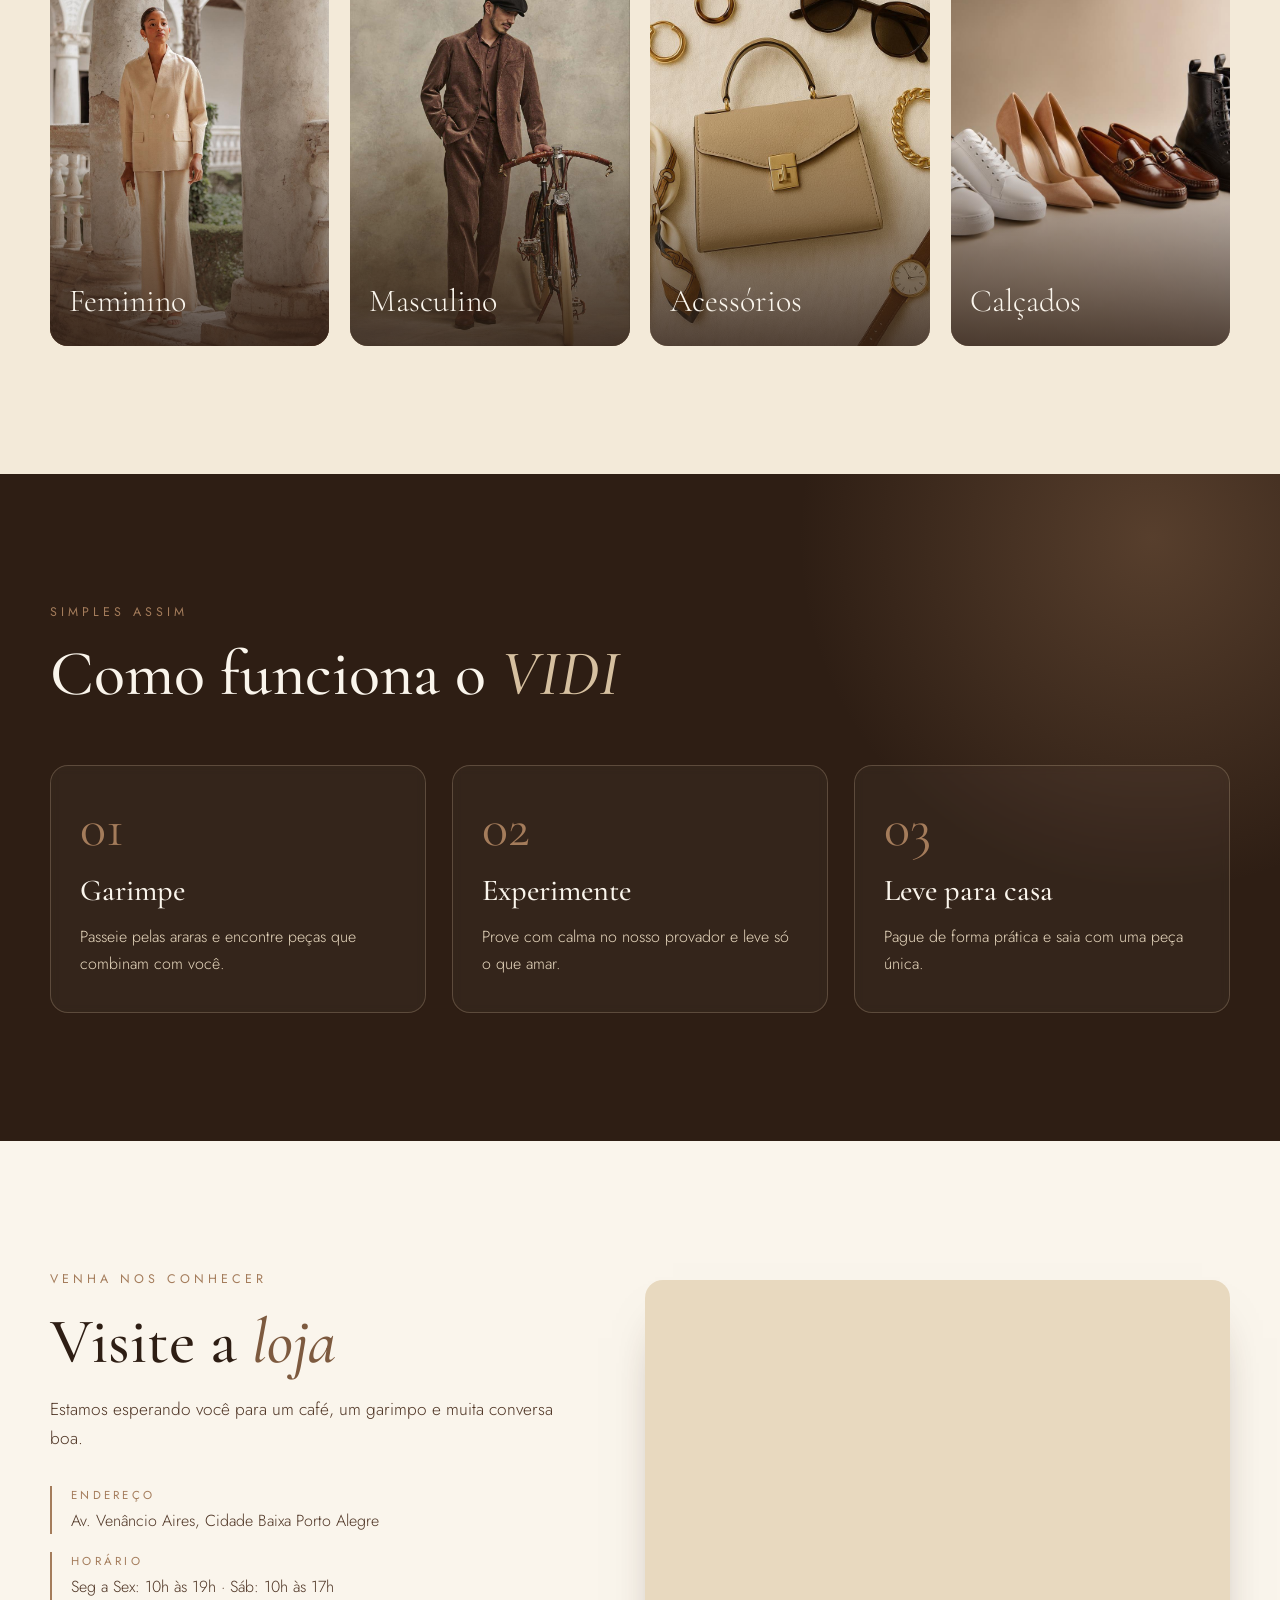
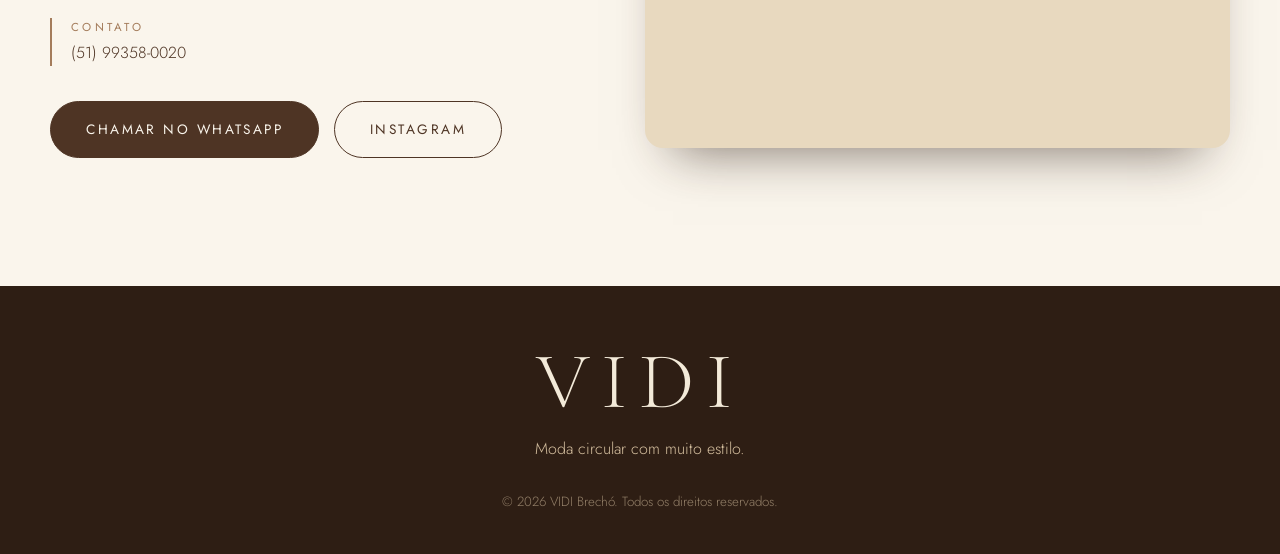
==== commit 09755669: "Update index.html" ====
--- a/index.html
+++ b/index.html
@@ -170,9 +170,10 @@
           <h2 class="title">Visite a <em>loja</em></h2>
           <p class="lead">Estamos esperando você para um café, um garimpo e muita conversa boa.</p>
           <ul class="info">
-            <li><strong>Endereço</strong><span>Rua Exemplo, 123 · Seu bairro, Sua cidade</span></li>
+            <li><strong>Endereço</strong><span>Av. Venâncio Aires, Cidade Baixa
+            Porto Alegre</span></li>
             <li><strong>Horário</strong><span>Seg a Sex: 10h às 19h · Sáb: 10h às 17h</span></li>
-            <li><strong>Contato</strong><span>(00) 00000-0000</span></li>
+            <li><strong>Contato</strong><span>(51) 99358-0020</span></li>
           </ul>
           <div class="visit__actions">
             <a href="https://wa.me/5500000000000" target="_blank" rel="noopener" class="btn">Chamar no WhatsApp</a>
@@ -200,4 +201,4 @@
 
   <script src="script.js"></script>
 </body>
-</html>+</html>
